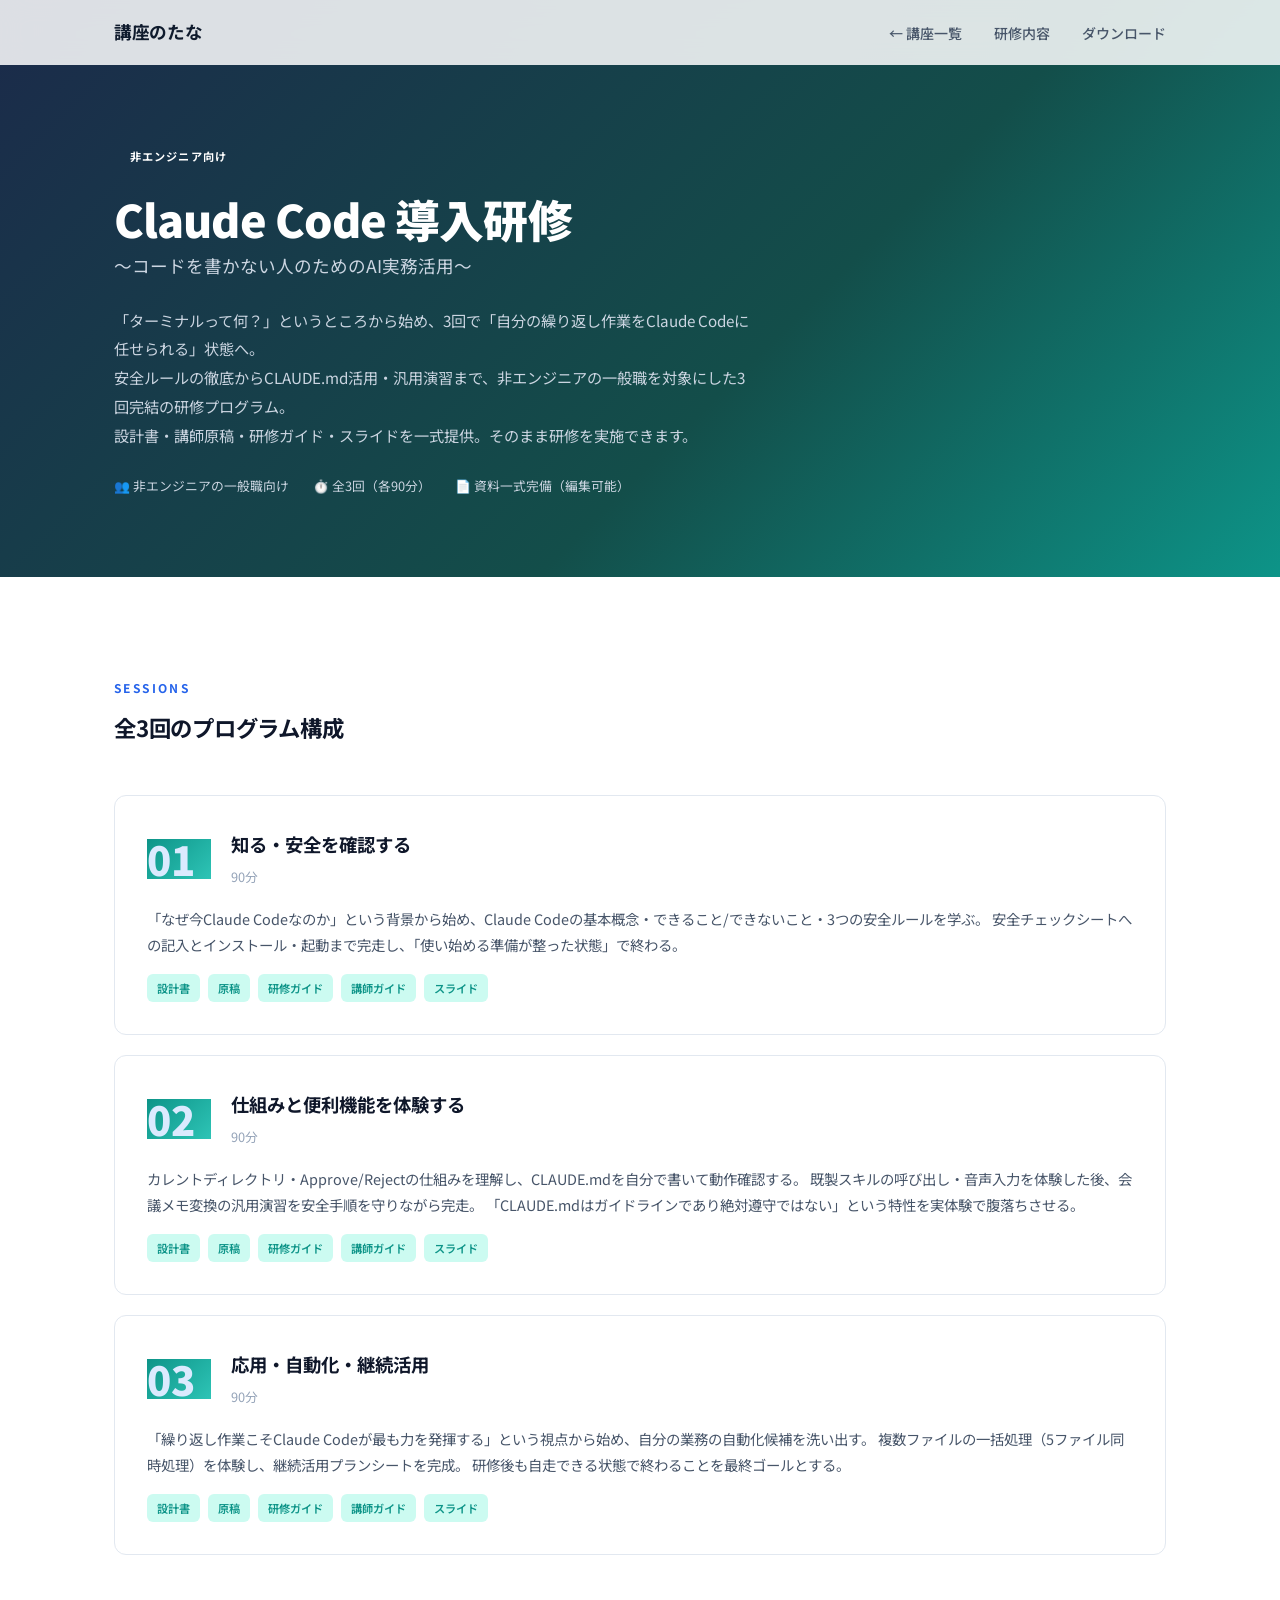
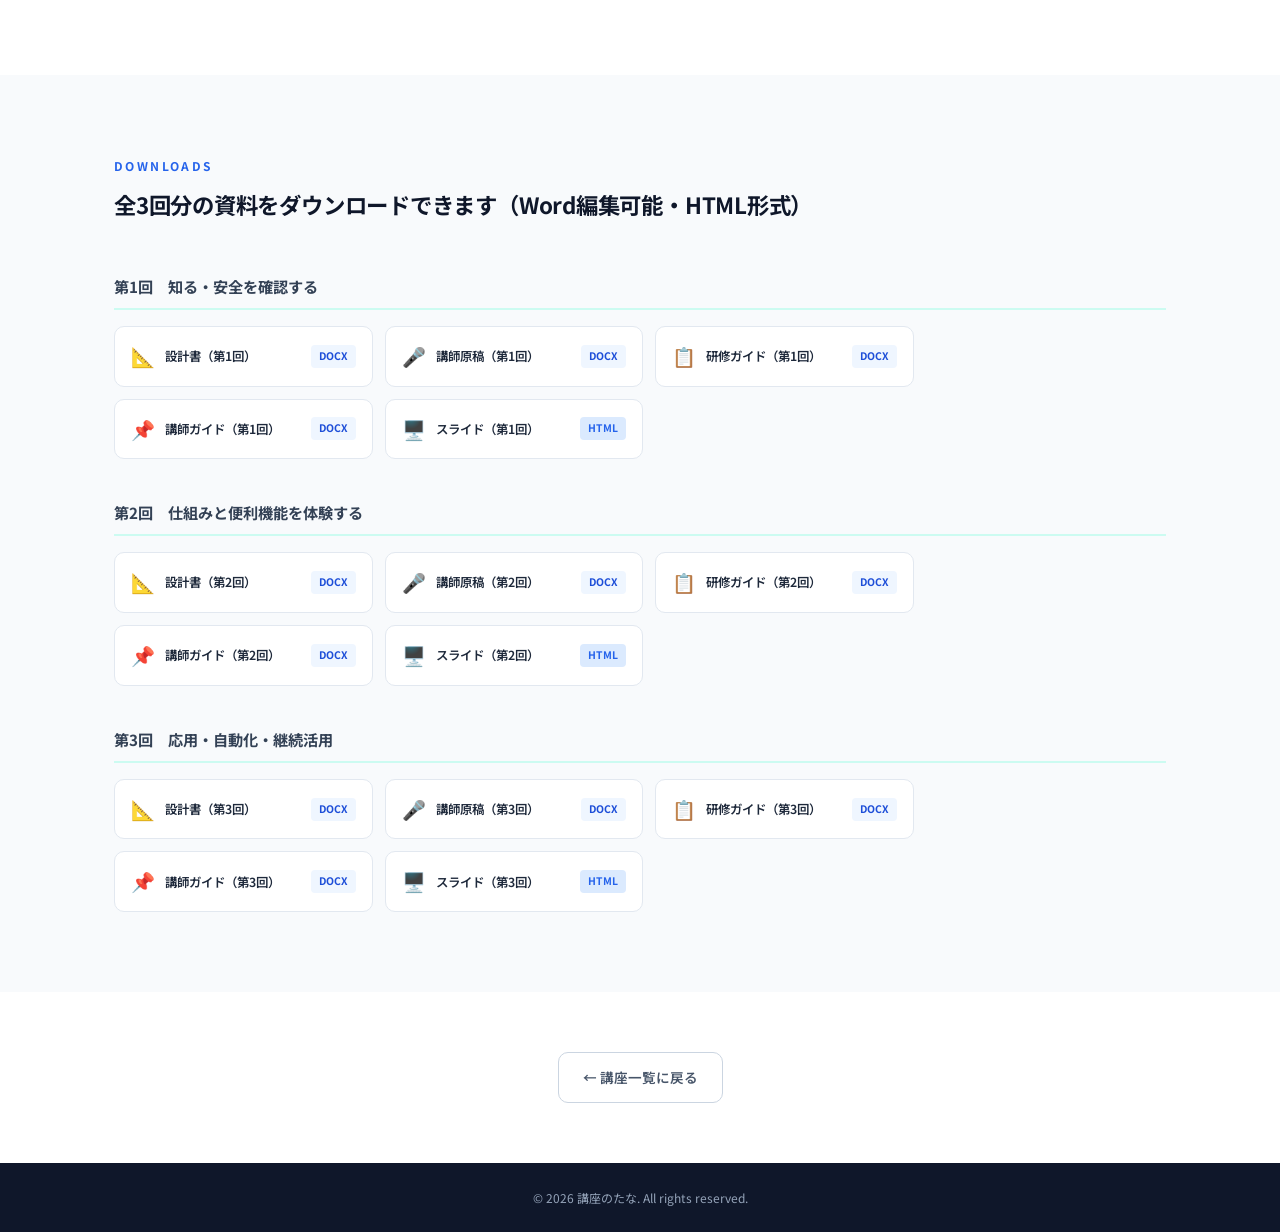
==== courses/claudecode.html @ a962dd83 "feat: Claude Code 導入研修をポートフォリオに追加 - courses/claudecode.html 新規作成（全3回セッション詳細・ダウンロード） - downloads/clau" ====
<!DOCTYPE html>
<html lang="ja">
<head>
  <meta charset="UTF-8">
  <meta name="viewport" content="width=device-width, initial-scale=1.0">
  <title>Claude Code 導入研修〜コードを書かない人のためのAI実務活用 | 講座のたな</title>
  <meta name="description" content="非エンジニア向けClaude Code導入研修の資料一式。設計書・講師原稿・研修ガイド・スライドをそのまま使えます。全3回90分。">
  <link rel="stylesheet" href="../css/style.css">
  <link rel="preconnect" href="https://fonts.googleapis.com">
  <link href="https://fonts.googleapis.com/css2?family=Noto+Sans+JP:wght@400;500;700;900&display=swap" rel="stylesheet">
</head>
<body>

  <!-- ========== HEADER ========== -->
  <header class="header">
    <div class="container">
      <nav class="nav">
        <div class="nav-logo"><a href="../index.html">講座のたな</a></div>
        <ul class="nav-links">
          <li><a href="../index.html#courses">← 講座一覧</a></li>
          <li><a href="#sessions">研修内容</a></li>
          <li><a href="#downloads">ダウンロード</a></li>
        </ul>
        <button class="nav-toggle" aria-label="メニュー">
          <span></span><span></span><span></span>
        </button>
      </nav>
    </div>
  </header>

  <!-- ========== COURSE HERO ========== -->
  <section class="course-hero course-hero-claudecode">
    <div class="container">
      <span class="course-hero-badge">非エンジニア向け</span>
      <h1 class="course-hero-title">Claude Code 導入研修</h1>
      <p class="course-hero-sub">〜コードを書かない人のためのAI実務活用〜</p>
      <p class="course-hero-description">
        「ターミナルって何？」というところから始め、3回で「自分の繰り返し作業をClaude Codeに任せられる」状態へ。<br>
        安全ルールの徹底からCLAUDE.md活用・汎用演習まで、非エンジニアの一般職を対象にした3回完結の研修プログラム。<br>
        設計書・講師原稿・研修ガイド・スライドを一式提供。そのまま研修を実施できます。
      </p>
      <div class="course-hero-meta">
        <span class="meta-item">👥 非エンジニアの一般職向け</span>
        <span class="meta-item">⏱️ 全3回（各90分）</span>
        <span class="meta-item">📄 資料一式完備（編集可能）</span>
      </div>
    </div>
  </section>

  <!-- ========== SESSIONS ========== -->
  <section id="sessions" class="detail-sessions">
    <div class="container">
      <h2 class="section-title">Sessions</h2>
      <p class="section-subtitle">全3回のプログラム構成</p>

      <div class="session-detail session-detail-claudecode">
        <div class="session-detail-header">
          <span class="session-detail-number session-detail-number-claudecode">01</span>
          <div>
            <h3>知る・安全を確認する</h3>
            <span class="session-detail-time">90分</span>
          </div>
        </div>
        <p class="session-detail-desc">
          「なぜ今Claude Codeなのか」という背景から始め、Claude Codeの基本概念・できること/できないこと・3つの安全ルールを学ぶ。
          安全チェックシートへの記入とインストール・起動まで完走し、「使い始める準備が整った状態」で終わる。
        </p>
        <div class="session-detail-files">
          <span class="file-tag file-tag-claudecode">設計書</span>
          <span class="file-tag file-tag-claudecode">原稿</span>
          <span class="file-tag file-tag-claudecode">研修ガイド</span>
          <span class="file-tag file-tag-claudecode">講師ガイド</span>
          <span class="file-tag file-tag-claudecode">スライド</span>
        </div>
      </div>

      <div class="session-detail session-detail-claudecode">
        <div class="session-detail-header">
          <span class="session-detail-number session-detail-number-claudecode">02</span>
          <div>
            <h3>仕組みと便利機能を体験する</h3>
            <span class="session-detail-time">90分</span>
          </div>
        </div>
        <p class="session-detail-desc">
          カレントディレクトリ・Approve/Rejectの仕組みを理解し、CLAUDE.mdを自分で書いて動作確認する。
          既製スキルの呼び出し・音声入力を体験した後、会議メモ変換の汎用演習を安全手順を守りながら完走。
          「CLAUDE.mdはガイドラインであり絶対遵守ではない」という特性を実体験で腹落ちさせる。
        </p>
        <div class="session-detail-files">
          <span class="file-tag file-tag-claudecode">設計書</span>
          <span class="file-tag file-tag-claudecode">原稿</span>
          <span class="file-tag file-tag-claudecode">研修ガイド</span>
          <span class="file-tag file-tag-claudecode">講師ガイド</span>
          <span class="file-tag file-tag-claudecode">スライド</span>
        </div>
      </div>

      <div class="session-detail session-detail-claudecode">
        <div class="session-detail-header">
          <span class="session-detail-number session-detail-number-claudecode">03</span>
          <div>
            <h3>応用・自動化・継続活用</h3>
            <span class="session-detail-time">90分</span>
          </div>
        </div>
        <p class="session-detail-desc">
          「繰り返し作業こそClaude Codeが最も力を発揮する」という視点から始め、自分の業務の自動化候補を洗い出す。
          複数ファイルの一括処理（5ファイル同時処理）を体験し、継続活用プランシートを完成。
          研修後も自走できる状態で終わることを最終ゴールとする。
        </p>
        <div class="session-detail-files">
          <span class="file-tag file-tag-claudecode">設計書</span>
          <span class="file-tag file-tag-claudecode">原稿</span>
          <span class="file-tag file-tag-claudecode">研修ガイド</span>
          <span class="file-tag file-tag-claudecode">講師ガイド</span>
          <span class="file-tag file-tag-claudecode">スライド</span>
        </div>
      </div>

    </div>
  </section>

  <!-- ========== DOWNLOADS ========== -->
  <section id="downloads" class="downloads-section">
    <div class="container">
      <h2 class="section-title">Downloads</h2>
      <p class="section-subtitle">全3回分の資料をダウンロードできます（Word編集可能・HTML形式）</p>

      <!-- 第1回 -->
      <h3 class="downloads-session-label">第1回　知る・安全を確認する</h3>
      <div class="download-grid download-grid-wide">
        <a href="../downloads/claudecode/design_session01.docx" class="download-item" download>
          <span class="download-icon">📐</span>
          <span class="download-name">設計書（第1回）</span>
          <span class="download-format download-format-docx">DOCX</span>
        </a>
        <a href="../downloads/claudecode/script_session01.docx" class="download-item" download>
          <span class="download-icon">🎤</span>
          <span class="download-name">講師原稿（第1回）</span>
          <span class="download-format download-format-docx">DOCX</span>
        </a>
        <a href="../downloads/claudecode/guide_session01.docx" class="download-item" download>
          <span class="download-icon">📋</span>
          <span class="download-name">研修ガイド（第1回）</span>
          <span class="download-format download-format-docx">DOCX</span>
        </a>
        <a href="../downloads/claudecode/instructor_guide_session01.docx" class="download-item" download>
          <span class="download-icon">📌</span>
          <span class="download-name">講師ガイド（第1回）</span>
          <span class="download-format download-format-docx">DOCX</span>
        </a>
        <a href="../downloads/claudecode/slide_session01.html" class="download-item" target="_blank">
          <span class="download-icon">🖥️</span>
          <span class="download-name">スライド（第1回）</span>
          <span class="download-format">HTML</span>
        </a>
      </div>

      <!-- 第2回 -->
      <h3 class="downloads-session-label">第2回　仕組みと便利機能を体験する</h3>
      <div class="download-grid download-grid-wide">
        <a href="../downloads/claudecode/design_session02.docx" class="download-item" download>
          <span class="download-icon">📐</span>
          <span class="download-name">設計書（第2回）</span>
          <span class="download-format download-format-docx">DOCX</span>
        </a>
        <a href="../downloads/claudecode/script_session02.docx" class="download-item" download>
          <span class="download-icon">🎤</span>
          <span class="download-name">講師原稿（第2回）</span>
          <span class="download-format download-format-docx">DOCX</span>
        </a>
        <a href="../downloads/claudecode/guide_session02.docx" class="download-item" download>
          <span class="download-icon">📋</span>
          <span class="download-name">研修ガイド（第2回）</span>
          <span class="download-format download-format-docx">DOCX</span>
        </a>
        <a href="../downloads/claudecode/instructor_guide_session02.docx" class="download-item" download>
          <span class="download-icon">📌</span>
          <span class="download-name">講師ガイド（第2回）</span>
          <span class="download-format download-format-docx">DOCX</span>
        </a>
        <a href="../downloads/claudecode/slide_session02.html" class="download-item" target="_blank">
          <span class="download-icon">🖥️</span>
          <span class="download-name">スライド（第2回）</span>
          <span class="download-format">HTML</span>
        </a>
      </div>

      <!-- 第3回 -->
      <h3 class="downloads-session-label">第3回　応用・自動化・継続活用</h3>
      <div class="download-grid download-grid-wide">
        <a href="../downloads/claudecode/design_session03.docx" class="download-item" download>
          <span class="download-icon">📐</span>
          <span class="download-name">設計書（第3回）</span>
          <span class="download-format download-format-docx">DOCX</span>
        </a>
        <a href="../downloads/claudecode/script_session03.docx" class="download-item" download>
          <span class="download-icon">🎤</span>
          <span class="download-name">講師原稿（第3回）</span>
          <span class="download-format download-format-docx">DOCX</span>
        </a>
        <a href="../downloads/claudecode/guide_session03.docx" class="download-item" download>
          <span class="download-icon">📋</span>
          <span class="download-name">研修ガイド（第3回）</span>
          <span class="download-format download-format-docx">DOCX</span>
        </a>
        <a href="../downloads/claudecode/instructor_guide_session03.docx" class="download-item" download>
          <span class="download-icon">📌</span>
          <span class="download-name">講師ガイド（第3回）</span>
          <span class="download-format download-format-docx">DOCX</span>
        </a>
        <a href="../downloads/claudecode/slide_session03.html" class="download-item" target="_blank">
          <span class="download-icon">🖥️</span>
          <span class="download-name">スライド（第3回）</span>
          <span class="download-format">HTML</span>
        </a>
      </div>

    </div>
  </section>

  <!-- ========== BACK ========== -->
  <section class="back-section">
    <div class="container">
      <a href="../index.html#courses" class="btn btn-outline-dark">← 講座一覧に戻る</a>
    </div>
  </section>

  <!-- ========== FOOTER ========== -->
  <footer class="footer">
    <div class="container">
      <p>&copy; 2026 講座のたな. All rights reserved.</p>
    </div>
  </footer>

  <script>
    const toggle = document.querySelector('.nav-toggle');
    const navLinks = document.querySelector('.nav-links');
    toggle.addEventListener('click', () => {
      navLinks.classList.toggle('open');
      toggle.classList.toggle('open');
    });

    document.querySelectorAll('a[href^="#"]').forEach(a => {
      a.addEventListener('click', e => {
        e.preventDefault();
        const target = document.querySelector(a.getAttribute('href'));
        if (target) {
          target.scrollIntoView({ behavior: 'smooth', block: 'start' });
          navLinks.classList.remove('open');
          toggle.classList.remove('open');
        }
      });
    });

    const header = document.querySelector('.header');
    window.addEventListener('scroll', () => {
      header.classList.toggle('scrolled', window.scrollY > 50);
    });

    const observer = new IntersectionObserver(entries => {
      entries.forEach(entry => {
        if (entry.isIntersecting) entry.target.classList.add('visible');
      });
    }, { threshold: 0.1 });
    document.querySelectorAll('.session-detail, .download-item').forEach(el => {
      el.classList.add('reveal');
      observer.observe(el);
    });
  </script>

</body>
</html>
---- css/style.css ----
/* ========== RESET & BASE ========== */
*, *::before, *::after {
  margin: 0;
  padding: 0;
  box-sizing: border-box;
}

:root {
  --navy: #0f1b2d;
  --navy-light: #1a2a42;
  --blue: #2563eb;
  --blue-light: #3b82f6;
  --blue-pale: #dbeafe;
  --green: #059669;
  --green-light: #34d399;
  --green-pale: #d1fae5;
  --orange: #f59e0b;
  --orange-pale: #fef3c7;
  --gray-50: #f8fafc;
  --gray-100: #f1f5f9;
  --gray-200: #e2e8f0;
  --gray-300: #cbd5e1;
  --gray-400: #94a3b8;
  --gray-600: #475569;
  --gray-700: #334155;
  --gray-800: #1e293b;
  --gray-900: #0f172a;
  --white: #ffffff;
  --radius: 12px;
  --radius-lg: 20px;
  --shadow: 0 1px 3px rgba(0,0,0,0.08), 0 4px 12px rgba(0,0,0,0.04);
  --shadow-lg: 0 4px 6px rgba(0,0,0,0.05), 0 10px 40px rgba(0,0,0,0.08);
  --shadow-xl: 0 8px 30px rgba(0,0,0,0.12);
  --transition: 0.3s cubic-bezier(0.4, 0, 0.2, 1);
}

html {
  scroll-behavior: smooth;
  scroll-padding-top: 80px;
}

body {
  font-family: 'Noto Sans JP', -apple-system, BlinkMacSystemFont, sans-serif;
  color: var(--gray-800);
  line-height: 1.8;
  background: var(--white);
  -webkit-font-smoothing: antialiased;
}

.container {
  max-width: 1100px;
  margin: 0 auto;
  padding: 0 24px;
}

img {
  max-width: 100%;
  height: auto;
  display: block;
}

a {
  text-decoration: none;
  color: inherit;
}

/* ========== HEADER ========== */
.header {
  position: fixed;
  top: 0;
  left: 0;
  right: 0;
  z-index: 100;
  background: rgba(255,255,255,0.85);
  backdrop-filter: blur(12px);
  -webkit-backdrop-filter: blur(12px);
  border-bottom: 1px solid transparent;
  transition: var(--transition);
}

.header.scrolled {
  border-bottom-color: var(--gray-200);
  box-shadow: 0 1px 8px rgba(0,0,0,0.04);
}

.nav {
  display: flex;
  align-items: center;
  justify-content: space-between;
  height: 64px;
}

.nav-logo {
  font-weight: 700;
  font-size: 1.1rem;
  color: var(--navy);
  letter-spacing: -0.02em;
}

.nav-links {
  display: flex;
  list-style: none;
  gap: 32px;
}

.nav-links a {
  font-size: 0.875rem;
  font-weight: 500;
  color: var(--gray-600);
  transition: color var(--transition);
}

.nav-links a:hover {
  color: var(--blue);
}

.nav-toggle {
  display: none;
  flex-direction: column;
  gap: 5px;
  background: none;
  border: none;
  cursor: pointer;
  padding: 4px;
}

.nav-toggle span {
  display: block;
  width: 22px;
  height: 2px;
  background: var(--gray-700);
  border-radius: 2px;
  transition: var(--transition);
}

.nav-toggle.open span:nth-child(1) {
  transform: rotate(45deg) translate(5px, 5px);
}
.nav-toggle.open span:nth-child(2) {
  opacity: 0;
}
.nav-toggle.open span:nth-child(3) {
  transform: rotate(-45deg) translate(5px, -5px);
}

/* ========== HERO ========== */
.hero {
  padding: 160px 0 100px;
  background: linear-gradient(135deg, var(--navy) 0%, var(--navy-light) 50%, #1e3a5f 100%);
  color: var(--white);
  position: relative;
  overflow: hidden;
}

.hero::before {
  content: '';
  position: absolute;
  top: -50%;
  right: -20%;
  width: 600px;
  height: 600px;
  background: radial-gradient(circle, rgba(37,99,235,0.15) 0%, transparent 70%);
  border-radius: 50%;
}

.hero::after {
  content: '';
  position: absolute;
  bottom: -30%;
  left: -10%;
  width: 400px;
  height: 400px;
  background: radial-gradient(circle, rgba(5,150,105,0.1) 0%, transparent 70%);
  border-radius: 50%;
}

.hero .container {
  position: relative;
  z-index: 1;
}

.hero-label {
  display: inline-block;
  font-size: 0.75rem;
  font-weight: 700;
  letter-spacing: 0.2em;
  text-transform: uppercase;
  color: var(--blue-light);
  margin-bottom: 20px;
  padding: 6px 16px;
  border: 1px solid rgba(59,130,246,0.3);
  border-radius: 100px;
}

.hero-title {
  font-size: clamp(2rem, 5vw, 3.5rem);
  font-weight: 900;
  line-height: 1.3;
  letter-spacing: -0.02em;
  margin-bottom: 24px;
}

.hero-subtitle {
  font-size: 1rem;
  line-height: 1.9;
  color: var(--gray-300);
  max-width: 560px;
  margin-bottom: 40px;
}

.hero-actions {
  display: flex;
  gap: 16px;
  margin-bottom: 60px;
}

.btn {
  display: inline-flex;
  align-items: center;
  padding: 14px 28px;
  font-size: 0.9rem;
  font-weight: 600;
  border-radius: 10px;
  transition: var(--transition);
  cursor: pointer;
  border: none;
}

.btn-primary {
  background: var(--blue);
  color: var(--white);
}

.btn-primary:hover {
  background: var(--blue-light);
  transform: translateY(-2px);
  box-shadow: 0 4px 20px rgba(37,99,235,0.4);
}

.btn-outline {
  background: transparent;
  color: var(--gray-300);
  border: 1px solid var(--gray-400);
}

.btn-outline:hover {
  border-color: var(--white);
  color: var(--white);
}

.hero-stats {
  display: flex;
  gap: 48px;
  padding-top: 40px;
  border-top: 1px solid rgba(255,255,255,0.1);
}

.stat-number {
  display: block;
  font-size: 2rem;
  font-weight: 900;
  color: var(--white);
}

.stat-label {
  font-size: 0.8rem;
  color: var(--gray-400);
}

/* ========== SECTION COMMON ========== */
.section-title {
  font-size: 0.75rem;
  font-weight: 700;
  letter-spacing: 0.2em;
  text-transform: uppercase;
  color: var(--blue);
  margin-bottom: 8px;
}

.section-subtitle {
  font-size: 1.4rem;
  font-weight: 700;
  color: var(--gray-900);
  margin-bottom: 48px;
  letter-spacing: -0.01em;
}

/* ========== ABOUT ========== */
.about {
  padding: 100px 0;
  background: var(--gray-50);
}

.about-grid {
  display: grid;
  grid-template-columns: repeat(3, 1fr);
  gap: 24px;
}

.about-card {
  background: var(--white);
  padding: 32px 28px;
  border-radius: var(--radius);
  border: 1px solid var(--gray-200);
  transition: var(--transition);
}

.about-card:hover {
  transform: translateY(-4px);
  box-shadow: var(--shadow-lg);
  border-color: var(--blue-pale);
}

.about-icon {
  font-size: 1.8rem;
  margin-bottom: 16px;
}

.about-card h3 {
  font-size: 1rem;
  font-weight: 700;
  margin-bottom: 8px;
  color: var(--gray-900);
}

.about-card p {
  font-size: 0.85rem;
  color: var(--gray-600);
  line-height: 1.7;
}

/* ========== COURSES ========== */
.courses {
  padding: 100px 0;
}

.course-grid {
  display: grid;
  grid-template-columns: repeat(2, 1fr);
  gap: 28px;
}

.course-card-link {
  text-decoration: none;
  color: inherit;
}

.course-card {
  background: var(--white);
  border-radius: var(--radius-lg);
  border: 1px solid var(--gray-200);
  overflow: hidden;
  margin-bottom: 0;
  transition: var(--transition);
}

.course-card:hover {
  box-shadow: var(--shadow-xl);
  transform: translateY(-4px);
}

/* Course card thumbnail */
.course-thumbnail {
  width: 100%;
  aspect-ratio: 16/9;
  overflow: hidden;
  background: var(--gray-100);
}

.course-thumbnail img {
  width: 100%;
  height: 100%;
  object-fit: cover;
}

.course-thumbnail-placeholder {
  width: 100%;
  height: 100%;
  display: flex;
  align-items: center;
  justify-content: center;
  background: linear-gradient(135deg, var(--green-pale) 0%, var(--gray-100) 100%);
  color: var(--gray-400);
  font-size: 0.9rem;
  font-weight: 600;
}

.course-card-body {
  padding: 24px 28px 28px;
}

.course-description-short {
  font-size: 0.85rem;
  color: var(--gray-600);
  line-height: 1.7;
  margin-bottom: 16px;
}

.course-cta {
  display: inline-block;
  font-size: 0.85rem;
  font-weight: 600;
  color: var(--blue);
  margin-top: 8px;
  transition: var(--transition);
}

.course-card:hover .course-cta {
  transform: translateX(4px);
}

.course-badge {
  display: inline-block;
  font-size: 0.7rem;
  font-weight: 700;
  letter-spacing: 0.1em;
  padding: 8px 20px;
  color: var(--white);
}

.course-corporate .course-badge {
  background: linear-gradient(135deg, var(--blue) 0%, #1d4ed8 100%);
}

.course-kids .course-badge {
  background: linear-gradient(135deg, var(--green) 0%, #047857 100%);
}

.course-header {
  padding: 32px 40px 24px;
}

.course-title {
  font-size: 1.5rem;
  font-weight: 900;
  color: var(--gray-900);
  margin-bottom: 12px;
  letter-spacing: -0.02em;
}

.course-title-sub {
  display: block;
  font-size: 0.95rem;
  font-weight: 500;
  color: var(--gray-600);
  margin-top: 4px;
}

.course-description {
  font-size: 0.9rem;
  color: var(--gray-600);
  line-height: 1.8;
  margin-bottom: 16px;
  max-width: 700px;
}

.course-meta {
  display: flex;
  gap: 24px;
  flex-wrap: wrap;
}

.meta-item {
  font-size: 0.8rem;
  color: var(--gray-600);
}

/* Course preview image */
.course-preview {
  padding: 0 40px 24px;
  text-align: center;
}

.course-preview img {
  width: 100%;
  max-width: 640px;
  border-radius: var(--radius);
  border: 1px solid var(--gray-200);
  box-shadow: var(--shadow);
  margin: 0 auto;
}

.preview-caption {
  display: block;
  font-size: 0.75rem;
  color: var(--gray-400);
  margin-top: 8px;
}

/* Sessions */
.session-list {
  padding: 0 40px;
}

.session {
  display: flex;
  gap: 24px;
  padding: 24px 0;
  border-top: 1px solid var(--gray-100);
}

.session-number {
  font-size: 1.8rem;
  font-weight: 900;
  color: var(--gray-200);
  min-width: 48px;
  line-height: 1;
  padding-top: 4px;
}

.course-corporate .session-number {
  color: var(--blue-pale);
}

.course-kids .session-number {
  color: var(--green-pale);
}

.session-content h4 {
  font-size: 1rem;
  font-weight: 700;
  color: var(--gray-900);
  margin-bottom: 6px;
}

.session-content p {
  font-size: 0.85rem;
  color: var(--gray-600);
  margin-bottom: 12px;
}

.session-files {
  display: flex;
  gap: 8px;
  flex-wrap: wrap;
}

.file-tag {
  font-size: 0.7rem;
  font-weight: 600;
  padding: 4px 10px;
  border-radius: 6px;
  background: var(--gray-100);
  color: var(--gray-600);
}

.course-corporate .file-tag {
  background: var(--blue-pale);
  color: var(--blue);
}

.course-kids .file-tag {
  background: var(--green-pale);
  color: var(--green);
}

/* Downloads */
.course-downloads {
  padding: 28px 40px 36px;
  background: var(--gray-50);
  border-top: 1px solid var(--gray-100);
}

.downloads-title {
  font-size: 0.9rem;
  font-weight: 700;
  color: var(--gray-800);
  margin-bottom: 16px;
}

.download-grid {
  display: grid;
  grid-template-columns: repeat(auto-fill, minmax(200px, 1fr));
  gap: 12px;
}

.download-item {
  display: flex;
  align-items: center;
  gap: 10px;
  padding: 12px 16px;
  background: var(--white);
  border: 1px solid var(--gray-200);
  border-radius: 10px;
  transition: var(--transition);
  cursor: pointer;
}

.download-item:hover {
  border-color: var(--blue);
  box-shadow: 0 2px 8px rgba(37,99,235,0.1);
  transform: translateY(-1px);
}

.download-icon {
  font-size: 1.2rem;
}

.download-name {
  font-size: 0.78rem;
  font-weight: 600;
  color: var(--gray-800);
  flex: 1;
}

.download-format {
  font-size: 0.65rem;
  font-weight: 700;
  color: var(--blue);
  background: var(--blue-pale);
  padding: 2px 8px;
  border-radius: 4px;
}

/* ========== GALLERY ========== */
.gallery {
  padding: 100px 0;
  background: var(--gray-50);
}

.gallery-grid {
  display: grid;
  grid-template-columns: repeat(2, 1fr);
  gap: 20px;
}

.gallery-item {
  border-radius: var(--radius);
  overflow: hidden;
  background: var(--white);
  border: 1px solid var(--gray-200);
  transition: var(--transition);
  cursor: pointer;
}

.gallery-item:hover {
  box-shadow: var(--shadow-lg);
  transform: translateY(-4px);
}

.gallery-item img {
  width: 100%;
  aspect-ratio: 16/10;
  object-fit: cover;
  object-position: top left;
}

.gallery-item-wide {
  grid-column: span 1;
}

.gallery-caption {
  padding: 12px 16px;
  font-size: 0.8rem;
  font-weight: 600;
  color: var(--gray-700);
}

/* ========== PROCESS ========== */
.process {
  padding: 100px 0;
}

.process-steps {
  display: flex;
  align-items: flex-start;
  justify-content: center;
  gap: 16px;
}

.process-step {
  text-align: center;
  max-width: 260px;
  padding: 32px 24px;
  background: var(--gray-50);
  border-radius: var(--radius);
  border: 1px solid var(--gray-200);
}

.step-number {
  display: inline-flex;
  align-items: center;
  justify-content: center;
  width: 48px;
  height: 48px;
  font-size: 1.2rem;
  font-weight: 900;
  color: var(--white);
  background: var(--blue);
  border-radius: 14px;
  margin-bottom: 16px;
}

.process-step h4 {
  font-size: 0.95rem;
  font-weight: 700;
  color: var(--gray-900);
  margin-bottom: 8px;
}

.process-step p {
  font-size: 0.82rem;
  color: var(--gray-600);
  line-height: 1.7;
}

.process-arrow {
  font-size: 1.5rem;
  color: var(--gray-300);
  padding-top: 48px;
  font-weight: 300;
}

/* ========== CONTACT ========== */
.contact {
  padding: 100px 0;
  background: var(--navy);
  color: var(--white);
}

.contact .section-title {
  color: var(--blue-light);
}

.contact .section-subtitle {
  color: var(--gray-300);
}

.contact-links {
  display: flex;
  gap: 20px;
  justify-content: center;
}

.contact-card {
  display: flex;
  flex-direction: column;
  align-items: center;
  gap: 8px;
  padding: 32px 48px;
  background: var(--navy-light);
  border: 1px solid rgba(255,255,255,0.08);
  border-radius: var(--radius);
  transition: var(--transition);
  text-align: center;
}

.contact-card:hover {
  background: rgba(255,255,255,0.06);
  transform: translateY(-4px);
  border-color: rgba(255,255,255,0.15);
}

.contact-icon {
  font-size: 1.8rem;
}

.contact-name {
  font-size: 1rem;
  font-weight: 700;
}

.contact-desc {
  font-size: 0.75rem;
  color: var(--gray-400);
}

/* ========== FOOTER ========== */
.footer {
  padding: 24px 0;
  background: var(--gray-900);
  text-align: center;
}

.footer p {
  font-size: 0.75rem;
  color: var(--gray-400);
}

/* ========== LIGHTBOX ========== */
.lightbox {
  position: fixed;
  inset: 0;
  z-index: 200;
  background: rgba(0,0,0,0.9);
  display: flex;
  align-items: center;
  justify-content: center;
  opacity: 0;
  pointer-events: none;
  transition: opacity 0.3s;
}

.lightbox.active {
  opacity: 1;
  pointer-events: auto;
}

.lightbox-img {
  max-width: 90vw;
  max-height: 90vh;
  border-radius: 8px;
  box-shadow: 0 0 60px rgba(0,0,0,0.5);
}

.lightbox-close {
  position: absolute;
  top: 20px;
  right: 28px;
  font-size: 2rem;
  color: var(--white);
  background: none;
  border: none;
  cursor: pointer;
  opacity: 0.7;
  transition: opacity 0.2s;
}

.lightbox-close:hover {
  opacity: 1;
}

/* ========== SCROLL REVEAL ========== */
.reveal {
  opacity: 0;
  transform: translateY(24px);
  transition: opacity 0.6s ease, transform 0.6s ease;
}

.reveal.visible {
  opacity: 1;
  transform: translateY(0);
}

/* ========== COURSE DETAIL PAGES ========== */
.course-hero {
  padding: 140px 0 80px;
  color: var(--white);
  position: relative;
}

.course-hero-corporate {
  background: linear-gradient(135deg, var(--navy) 0%, #1e3a5f 100%);
}

.course-hero-kids {
  background: linear-gradient(135deg, #064e3b 0%, #065f46 50%, #047857 100%);
}

.course-hero-badge {
  display: inline-block;
  font-size: 0.7rem;
  font-weight: 700;
  letter-spacing: 0.1em;
  padding: 6px 16px;
  border-radius: 100px;
  margin-bottom: 20px;
}

.course-hero-corporate .course-hero-badge {
  background: var(--blue);
}

.course-hero-kids .course-hero-badge {
  background: var(--green);
}

.course-hero-title {
  font-size: clamp(1.8rem, 4vw, 2.8rem);
  font-weight: 900;
  line-height: 1.2;
  letter-spacing: -0.02em;
  margin-bottom: 4px;
}

.course-hero-sub {
  font-size: 1.1rem;
  color: var(--gray-300);
  margin-bottom: 24px;
}

.course-hero-description {
  font-size: 0.95rem;
  line-height: 1.9;
  color: var(--gray-300);
  max-width: 640px;
  margin-bottom: 24px;
}

.course-hero-meta {
  display: flex;
  gap: 24px;
  flex-wrap: wrap;
}

.course-hero-meta .meta-item {
  color: var(--gray-300);
}

/* Session detail */
.detail-sessions {
  padding: 100px 0;
}

.session-detail {
  padding: 32px;
  margin-bottom: 20px;
  background: var(--white);
  border: 1px solid var(--gray-200);
  border-radius: var(--radius);
  transition: var(--transition);
}

.session-detail:hover {
  box-shadow: var(--shadow-lg);
}

.session-detail-header {
  display: flex;
  align-items: center;
  gap: 20px;
  margin-bottom: 16px;
}

.session-detail-number {
  font-size: 2.5rem;
  font-weight: 900;
  color: var(--blue-pale);
  line-height: 1;
  min-width: 64px;
}

.session-detail-number-kids {
  color: var(--green-pale);
}

.session-detail-header h3 {
  font-size: 1.15rem;
  font-weight: 700;
  color: var(--gray-900);
}

.session-detail-time {
  font-size: 0.8rem;
  color: var(--gray-400);
}

.session-detail-desc {
  font-size: 0.9rem;
  color: var(--gray-600);
  line-height: 1.8;
  margin-bottom: 16px;
}

.session-detail-files {
  display: flex;
  gap: 8px;
  flex-wrap: wrap;
}

.file-tag-kids {
  background: var(--green-pale) !important;
  color: var(--green) !important;
}

/* Downloads section (detail page) */
.downloads-section {
  padding: 80px 0;
  background: var(--gray-50);
}

.download-grid-wide {
  max-width: 800px;
}

.downloads-notice {
  font-size: 0.9rem;
  color: var(--gray-400);
  text-align: center;
  padding: 40px 0;
}

/* Back section */
.back-section {
  padding: 60px 0;
  text-align: center;
}

.btn-outline-dark {
  display: inline-flex;
  align-items: center;
  padding: 12px 24px;
  font-size: 0.85rem;
  font-weight: 600;
  color: var(--gray-600);
  border: 1px solid var(--gray-300);
  border-radius: 10px;
  transition: var(--transition);
}

.btn-outline-dark:hover {
  border-color: var(--gray-800);
  color: var(--gray-800);
}

.nav-logo a {
  text-decoration: none;
  color: inherit;
}

/* ========== RESPONSIVE ========== */
.sp-only {
  display: none;
}

@media (max-width: 768px) {
  .sp-only {
    display: inline;
  }

  .nav-toggle {
    display: flex;
  }

  .nav-links {
    position: fixed;
    top: 64px;
    left: 0;
    right: 0;
    background: var(--white);
    flex-direction: column;
    padding: 24px;
    gap: 20px;
    border-bottom: 1px solid var(--gray-200);
    transform: translateY(-100%);
    opacity: 0;
    pointer-events: none;
    transition: var(--transition);
  }

  .nav-links.open {
    transform: translateY(0);
    opacity: 1;
    pointer-events: auto;
  }

  .hero {
    padding: 120px 0 64px;
  }

  .hero-title {
    font-size: 1.8rem;
  }

  .hero-actions {
    flex-direction: column;
    margin-bottom: 40px;
  }

  .btn {
    text-align: center;
    justify-content: center;
  }

  .hero-stats {
    gap: 32px;
  }

  .about-grid {
    grid-template-columns: 1fr 1fr;
  }

  .course-grid {
    grid-template-columns: 1fr;
  }

  .course-header {
    padding: 24px 20px 16px;
  }

  .course-hero-meta {
    flex-direction: column;
    gap: 8px;
  }

  .session-detail {
    padding: 20px;
  }

  .session-detail-number {
    font-size: 2rem;
    min-width: 48px;
  }

  .session-list {
    padding: 0 20px;
  }

  .session {
    gap: 16px;
  }

  .course-downloads {
    padding: 20px;
  }

  .download-grid {
    grid-template-columns: 1fr;
  }

  .gallery-grid {
    grid-template-columns: 1fr;
  }

  .gallery-item-wide {
    grid-column: span 1;
  }

  .process-steps {
    flex-direction: column;
    align-items: center;
  }

  .process-arrow {
    transform: rotate(90deg);
    padding: 0;
  }

  .contact-links {
    flex-direction: column;
  }

  .contact-card {
    padding: 24px;
  }

  .course-meta {
    flex-direction: column;
    gap: 8px;
  }

  .section-subtitle {
    font-size: 1.15rem;
  }
}

@media (max-width: 480px) {
  .about-grid {
    grid-template-columns: 1fr;
  }

  .hero-stats {
    flex-direction: column;
    gap: 16px;
  }
}

/* ========== CLAUDE CODE 研修テーマ ========== */
:root {
  --teal: #2EC4B6;
  --teal-dark: #0D9488;
  --teal-pale: #CCFBF1;
  --teal-bg: #F0FDFA;
}

/* カードバッジ */
.course-claudecode .course-badge {
  background: linear-gradient(135deg, var(--teal-dark) 0%, var(--teal) 100%);
}

/* サムネイルプレースホルダー */
.course-thumbnail-claudecode {
  background: linear-gradient(135deg, #1B2A4A 0%, #0D9488 100%);
  color: rgba(255,255,255,0.85);
  font-size: 0.85rem;
  font-weight: 700;
  letter-spacing: 0.02em;
}

/* グリッド3列対応 */
.course-grid-3 {
  grid-template-columns: repeat(auto-fill, minmax(300px, 1fr));
}

/* コースヒーロー */
.course-hero-claudecode {
  background: linear-gradient(135deg, #1B2A4A 0%, #134E4A 60%, #0D9488 100%);
}

/* セッション番号 */
.session-detail-number-claudecode {
  background: linear-gradient(135deg, var(--teal-dark) 0%, var(--teal) 100%);
}

/* ファイルタグ */
.file-tag-claudecode {
  background: var(--teal-pale);
  color: var(--teal-dark);
}

/* ダウンロードセクション セッション見出し */
.downloads-session-label {
  font-size: 0.95rem;
  font-weight: 700;
  color: var(--gray-700);
  margin: 2.5rem 0 1rem;
  padding-bottom: 0.5rem;
  border-bottom: 2px solid var(--teal-pale);
}

/* DOCX フォーマットバッジ */
.download-format-docx {
  background: #EFF6FF;
  color: #1D4ED8;
}
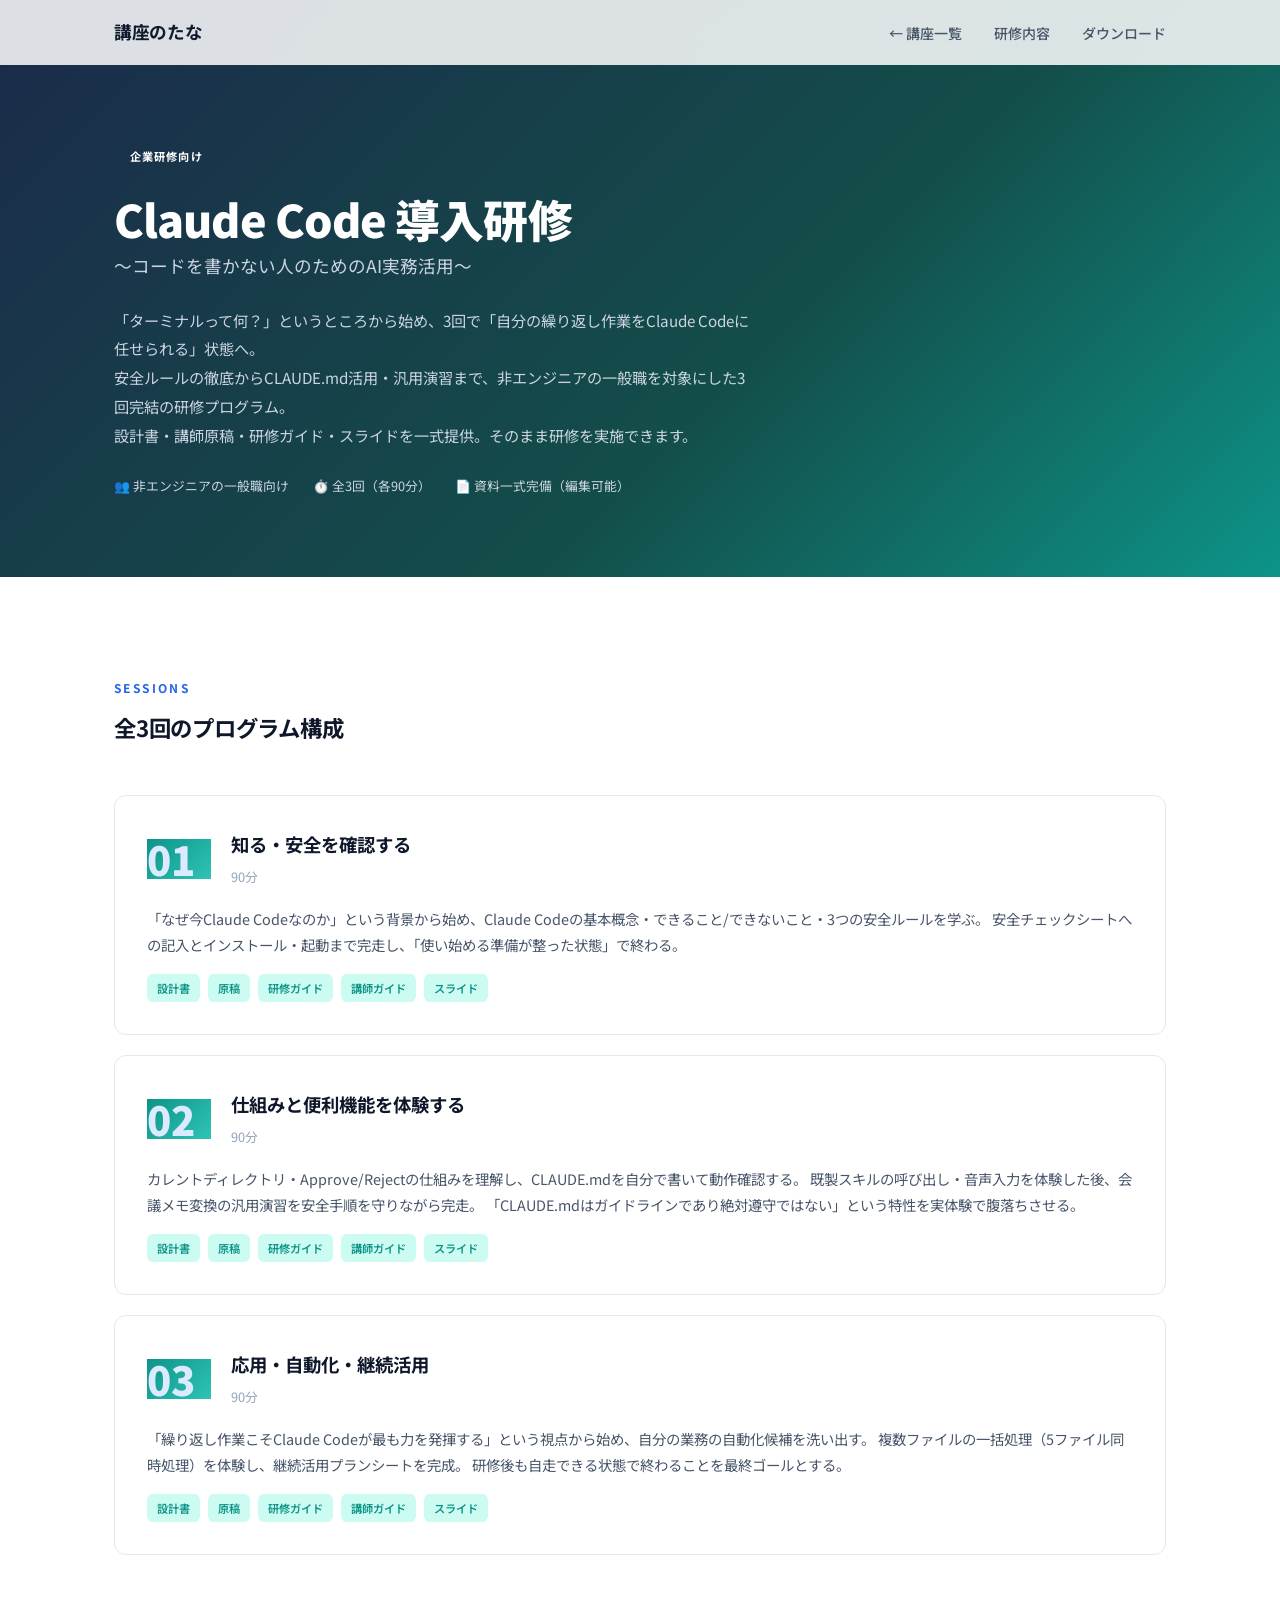
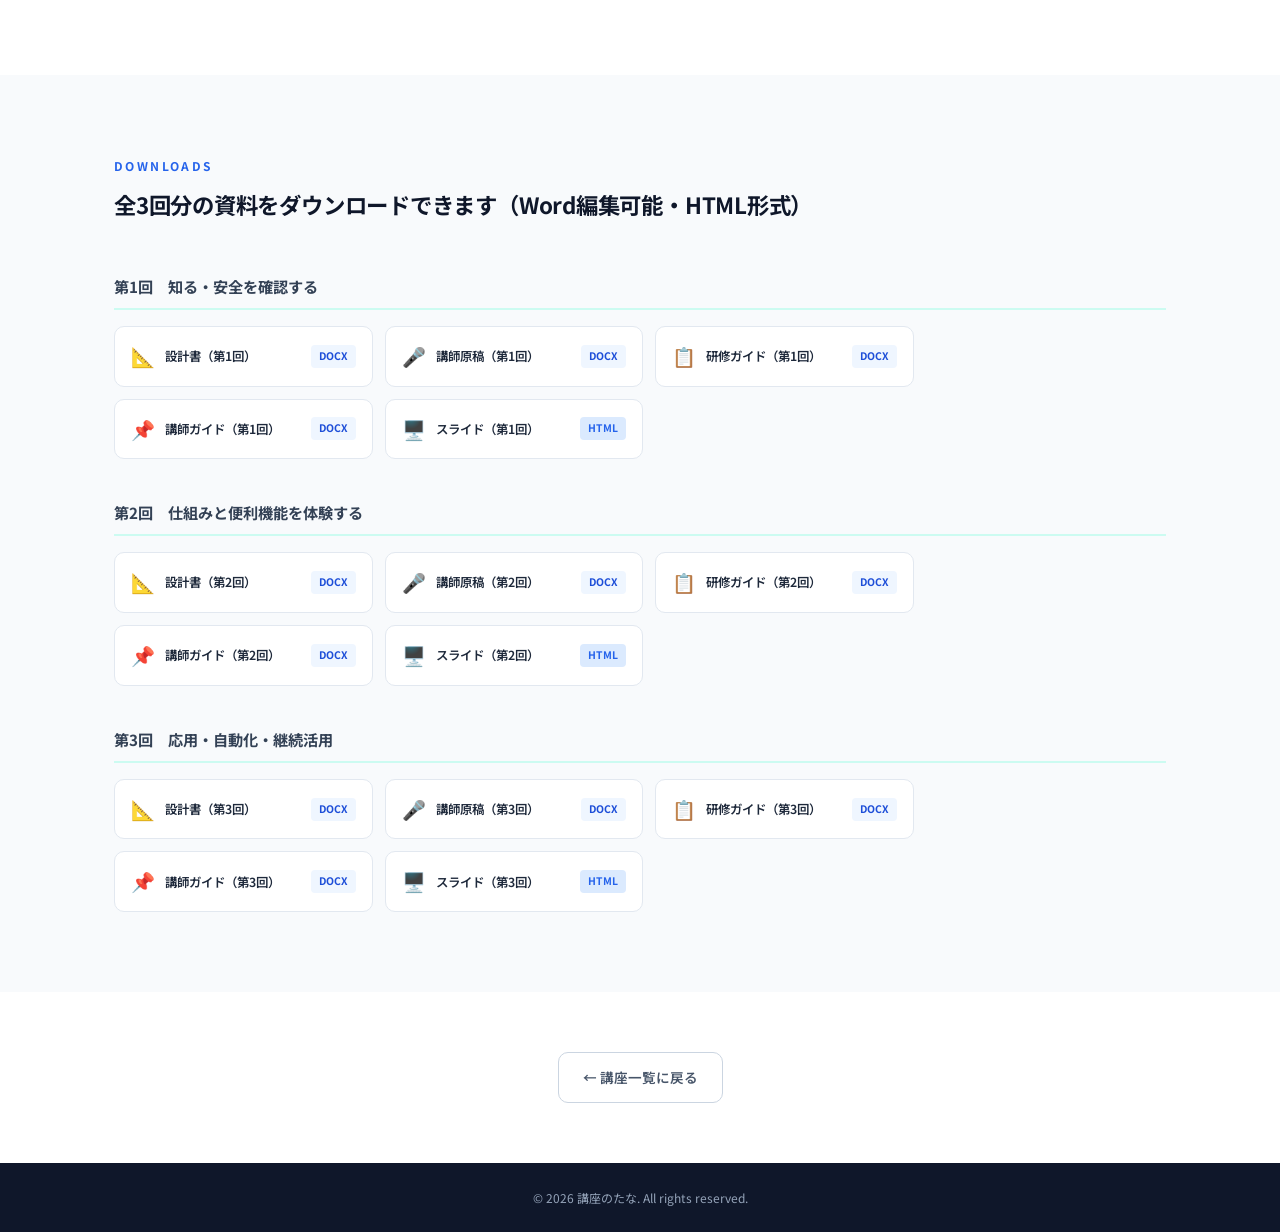
==== commit 39040f7d: "fix: Claude Code研修バッジを「企業研修向け」に変更 Co-Authored-By: Claude Sonnet 4.6 <noreply@anthropic.com>" ====
--- a/courses/claudecode.html
+++ b/courses/claudecode.html
@@ -4,7 +4,7 @@
   <meta charset="UTF-8">
   <meta name="viewport" content="width=device-width, initial-scale=1.0">
   <title>Claude Code 導入研修〜コードを書かない人のためのAI実務活用 | 講座のたな</title>
-  <meta name="description" content="非エンジニア向けClaude Code導入研修の資料一式。設計書・講師原稿・研修ガイド・スライドをそのまま使えます。全3回90分。">
+  <meta name="description" content="企業研修向けClaude Code導入研修の資料一式。設計書・講師原稿・研修ガイド・スライドをそのまま使えます。全3回90分。">
   <link rel="stylesheet" href="../css/style.css">
   <link rel="preconnect" href="https://fonts.googleapis.com">
   <link href="https://fonts.googleapis.com/css2?family=Noto+Sans+JP:wght@400;500;700;900&display=swap" rel="stylesheet">
@@ -31,7 +31,7 @@
   <!-- ========== COURSE HERO ========== -->
   <section class="course-hero course-hero-claudecode">
     <div class="container">
-      <span class="course-hero-badge">非エンジニア向け</span>
+      <span class="course-hero-badge">企業研修向け</span>
       <h1 class="course-hero-title">Claude Code 導入研修</h1>
       <p class="course-hero-sub">〜コードを書かない人のためのAI実務活用〜</p>
       <p class="course-hero-description">
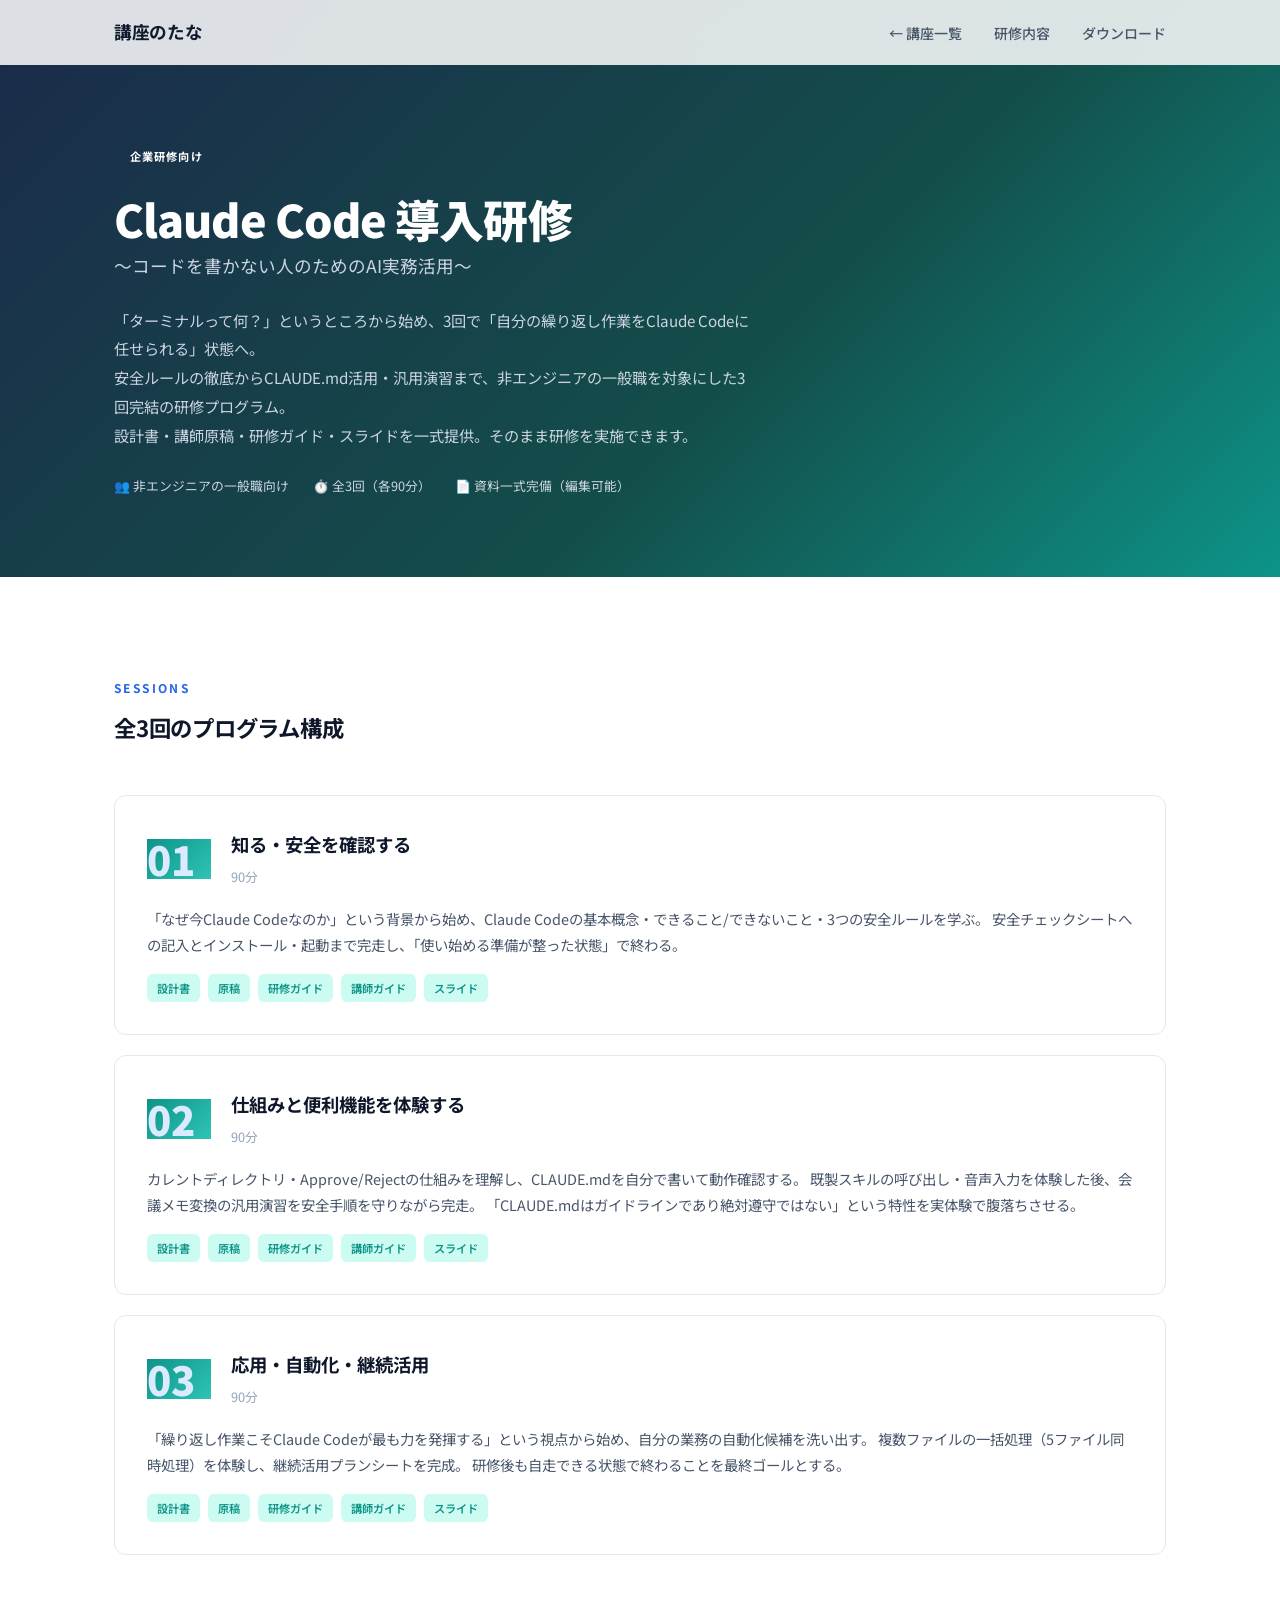
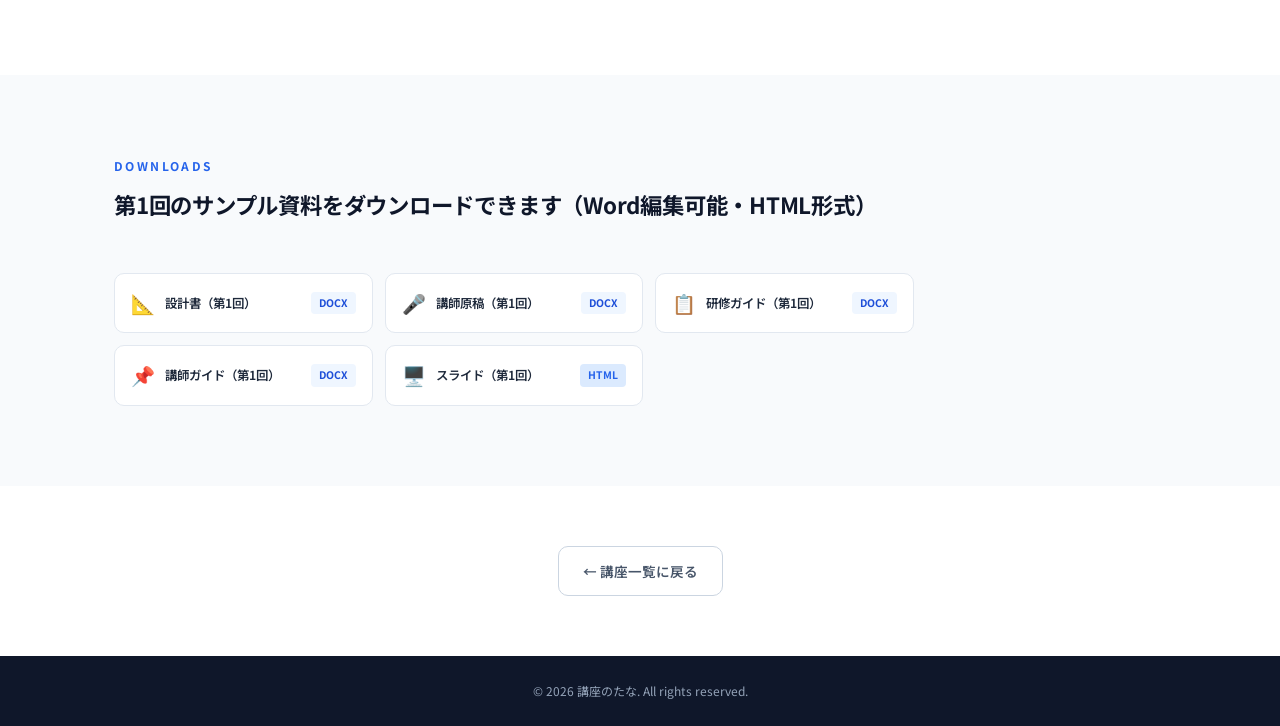
==== commit 094b11e7: "fix: ダウンロードを第1回サンプルのみに絞る Co-Authored-By: Claude Sonnet 4.6 <noreply@anthropic.com>" ====
--- a/courses/claudecode.html
+++ b/courses/claudecode.html
@@ -125,10 +125,8 @@
   <section id="downloads" class="downloads-section">
     <div class="container">
       <h2 class="section-title">Downloads</h2>
-      <p class="section-subtitle">全3回分の資料をダウンロードできます（Word編集可能・HTML形式）</p>
-
-      <!-- 第1回 -->
-      <h3 class="downloads-session-label">第1回　知る・安全を確認する</h3>
+      <p class="section-subtitle">第1回のサンプル資料をダウンロードできます（Word編集可能・HTML形式）</p>
+
       <div class="download-grid download-grid-wide">
         <a href="../downloads/claudecode/design_session01.docx" class="download-item" download>
           <span class="download-icon">📐</span>
@@ -153,66 +151,6 @@
         <a href="../downloads/claudecode/slide_session01.html" class="download-item" target="_blank">
           <span class="download-icon">🖥️</span>
           <span class="download-name">スライド（第1回）</span>
-          <span class="download-format">HTML</span>
-        </a>
-      </div>
-
-      <!-- 第2回 -->
-      <h3 class="downloads-session-label">第2回　仕組みと便利機能を体験する</h3>
-      <div class="download-grid download-grid-wide">
-        <a href="../downloads/claudecode/design_session02.docx" class="download-item" download>
-          <span class="download-icon">📐</span>
-          <span class="download-name">設計書（第2回）</span>
-          <span class="download-format download-format-docx">DOCX</span>
-        </a>
-        <a href="../downloads/claudecode/script_session02.docx" class="download-item" download>
-          <span class="download-icon">🎤</span>
-          <span class="download-name">講師原稿（第2回）</span>
-          <span class="download-format download-format-docx">DOCX</span>
-        </a>
-        <a href="../downloads/claudecode/guide_session02.docx" class="download-item" download>
-          <span class="download-icon">📋</span>
-          <span class="download-name">研修ガイド（第2回）</span>
-          <span class="download-format download-format-docx">DOCX</span>
-        </a>
-        <a href="../downloads/claudecode/instructor_guide_session02.docx" class="download-item" download>
-          <span class="download-icon">📌</span>
-          <span class="download-name">講師ガイド（第2回）</span>
-          <span class="download-format download-format-docx">DOCX</span>
-        </a>
-        <a href="../downloads/claudecode/slide_session02.html" class="download-item" target="_blank">
-          <span class="download-icon">🖥️</span>
-          <span class="download-name">スライド（第2回）</span>
-          <span class="download-format">HTML</span>
-        </a>
-      </div>
-
-      <!-- 第3回 -->
-      <h3 class="downloads-session-label">第3回　応用・自動化・継続活用</h3>
-      <div class="download-grid download-grid-wide">
-        <a href="../downloads/claudecode/design_session03.docx" class="download-item" download>
-          <span class="download-icon">📐</span>
-          <span class="download-name">設計書（第3回）</span>
-          <span class="download-format download-format-docx">DOCX</span>
-        </a>
-        <a href="../downloads/claudecode/script_session03.docx" class="download-item" download>
-          <span class="download-icon">🎤</span>
-          <span class="download-name">講師原稿（第3回）</span>
-          <span class="download-format download-format-docx">DOCX</span>
-        </a>
-        <a href="../downloads/claudecode/guide_session03.docx" class="download-item" download>
-          <span class="download-icon">📋</span>
-          <span class="download-name">研修ガイド（第3回）</span>
-          <span class="download-format download-format-docx">DOCX</span>
-        </a>
-        <a href="../downloads/claudecode/instructor_guide_session03.docx" class="download-item" download>
-          <span class="download-icon">📌</span>
-          <span class="download-name">講師ガイド（第3回）</span>
-          <span class="download-format download-format-docx">DOCX</span>
-        </a>
-        <a href="../downloads/claudecode/slide_session03.html" class="download-item" target="_blank">
-          <span class="download-icon">🖥️</span>
-          <span class="download-name">スライド（第3回）</span>
           <span class="download-format">HTML</span>
         </a>
       </div>
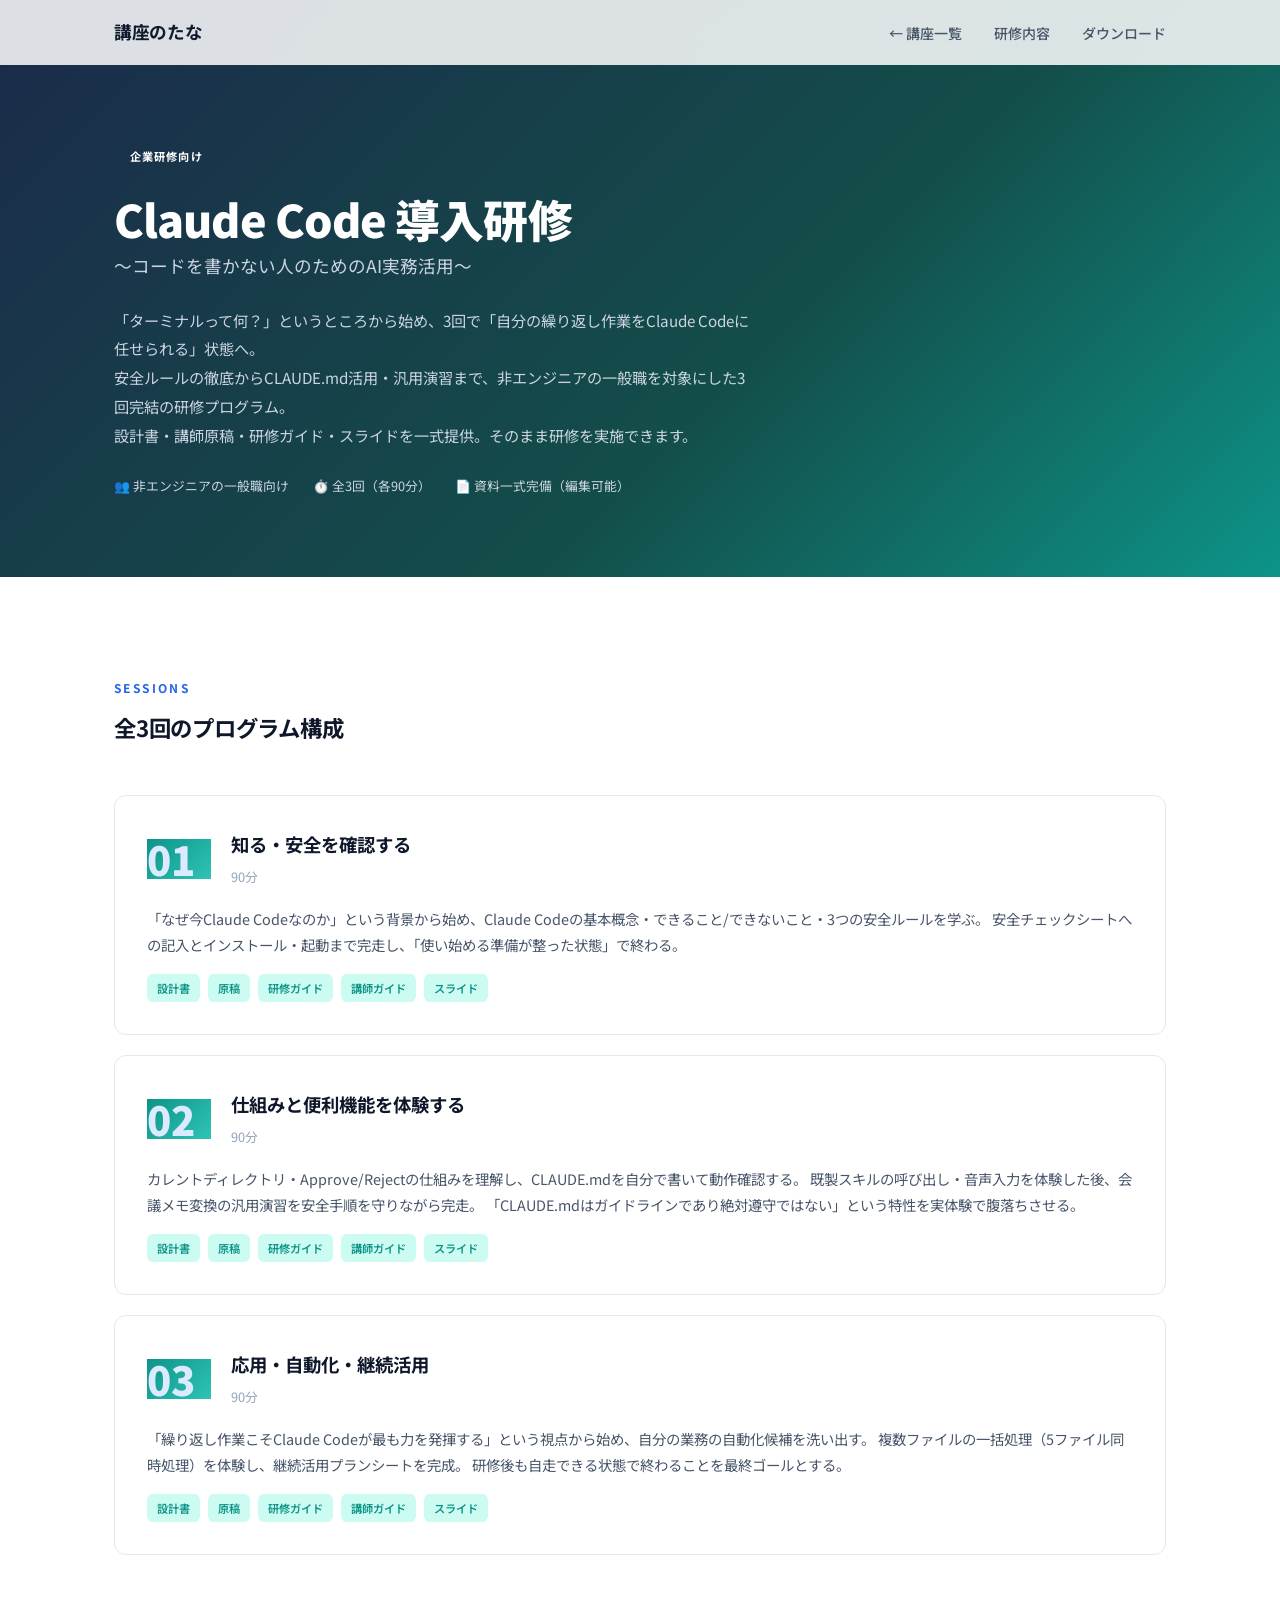
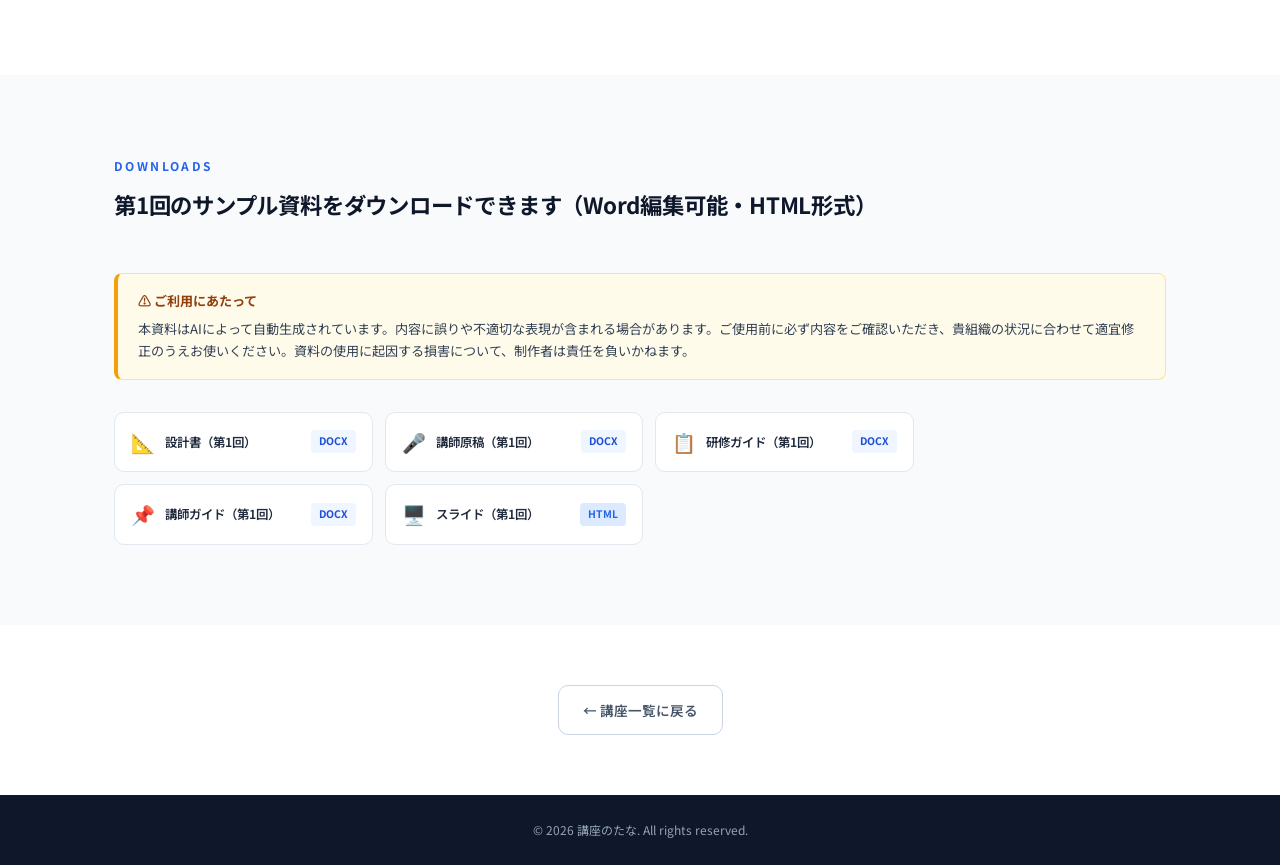
==== commit 232a1d17: "feat: 全コースページにAI生成資料の免責注記を追加 Co-Authored-By: Claude Sonnet 4.6 <noreply@anthropic.com>" ====
--- a/courses/claudecode.html
+++ b/courses/claudecode.html
@@ -127,6 +127,11 @@
       <h2 class="section-title">Downloads</h2>
       <p class="section-subtitle">第1回のサンプル資料をダウンロードできます（Word編集可能・HTML形式）</p>
 
+      <div class="disclaimer">
+        <p class="disclaimer-title">⚠️ ご利用にあたって</p>
+        <p>本資料はAIによって自動生成されています。内容に誤りや不適切な表現が含まれる場合があります。ご使用前に必ず内容をご確認いただき、貴組織の状況に合わせて適宜修正のうえお使いください。資料の使用に起因する損害について、制作者は責任を負いかねます。</p>
+      </div>
+
       <div class="download-grid download-grid-wide">
         <a href="../downloads/claudecode/design_session01.docx" class="download-item" download>
           <span class="download-icon">📐</span>
--- a/css/style.css
+++ b/css/style.css
@@ -1155,6 +1155,25 @@
   }
 }
 
+/* ========== DISCLAIMER ========== */
+.disclaimer {
+  background: #FFFBEB;
+  border: 1px solid #FDE68A;
+  border-left: 4px solid #F59E0B;
+  border-radius: 8px;
+  padding: 16px 20px;
+  margin: 1.5rem 0 2rem;
+  font-size: 0.82rem;
+  color: var(--gray-700);
+  line-height: 1.7;
+}
+
+.disclaimer-title {
+  font-weight: 700;
+  margin-bottom: 6px;
+  color: #92400E;
+}
+
 /* ========== CLAUDE CODE 研修テーマ ========== */
 :root {
   --teal: #2EC4B6;
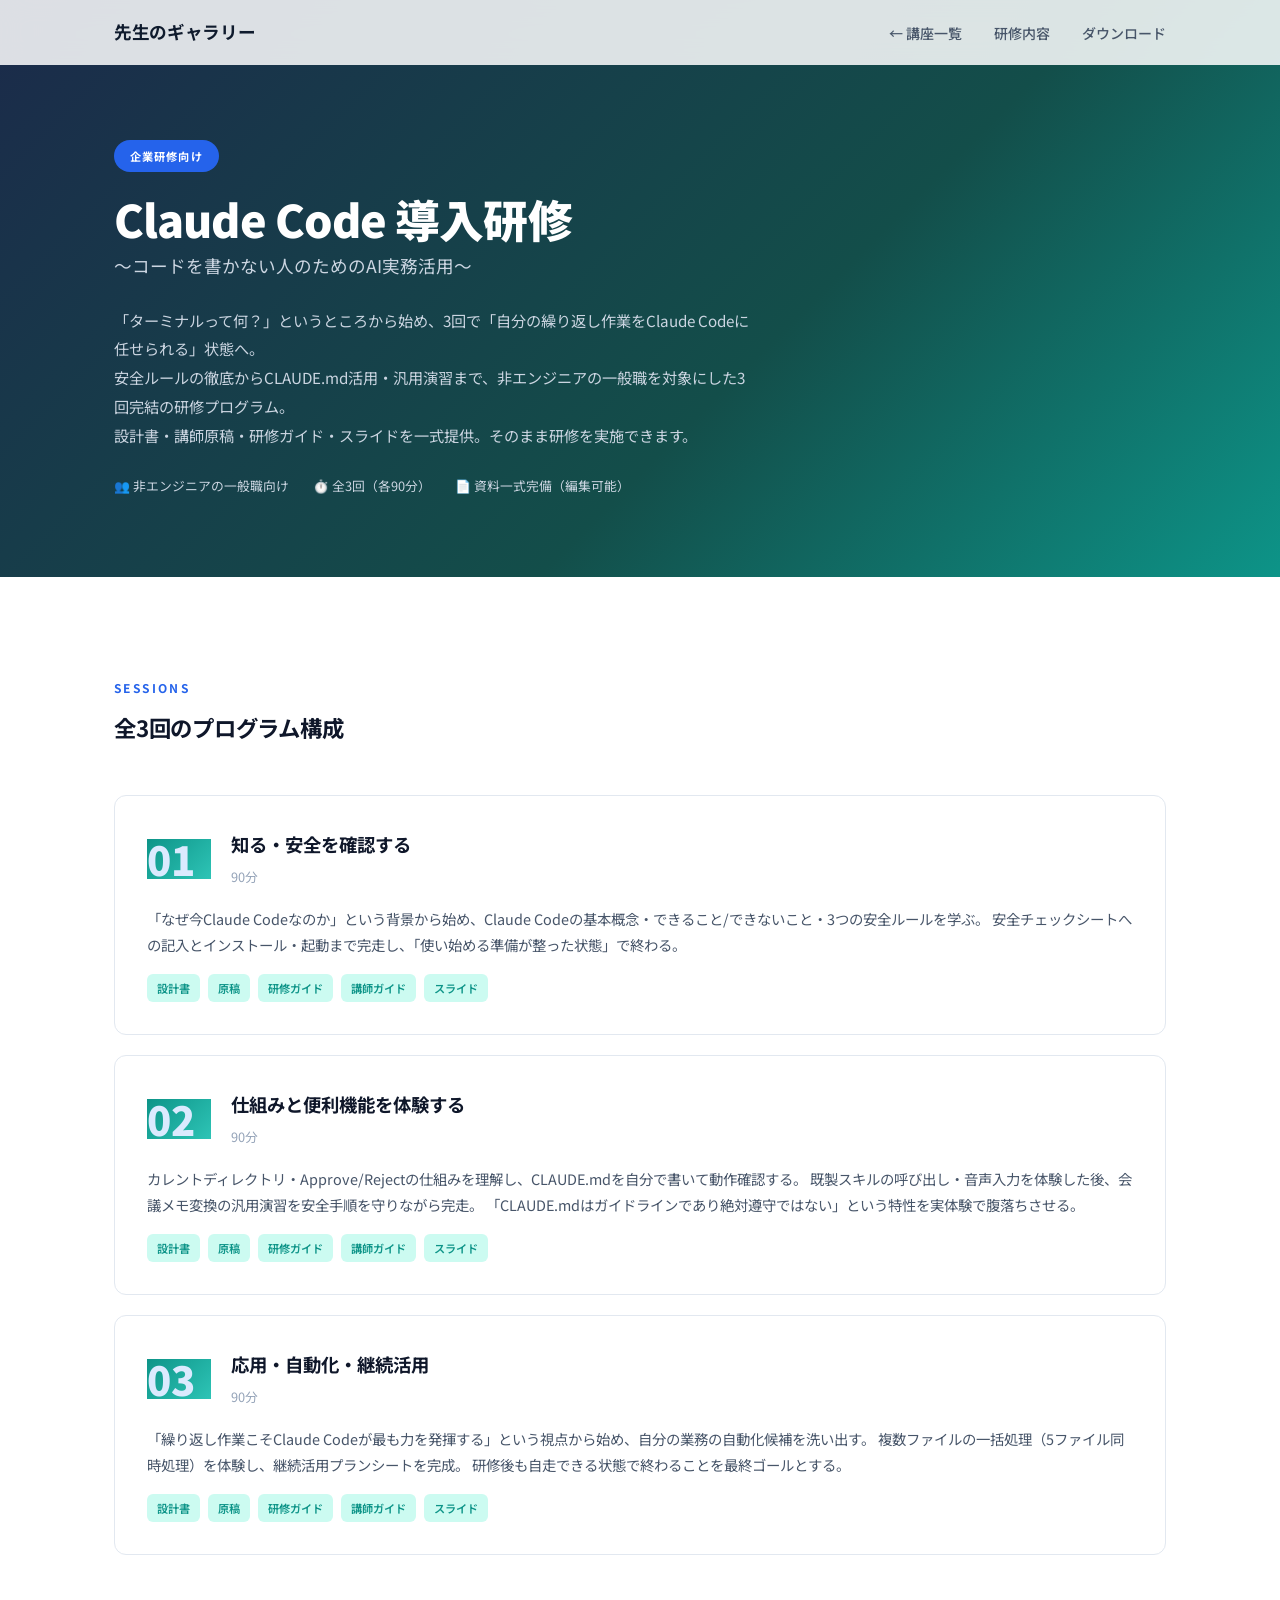
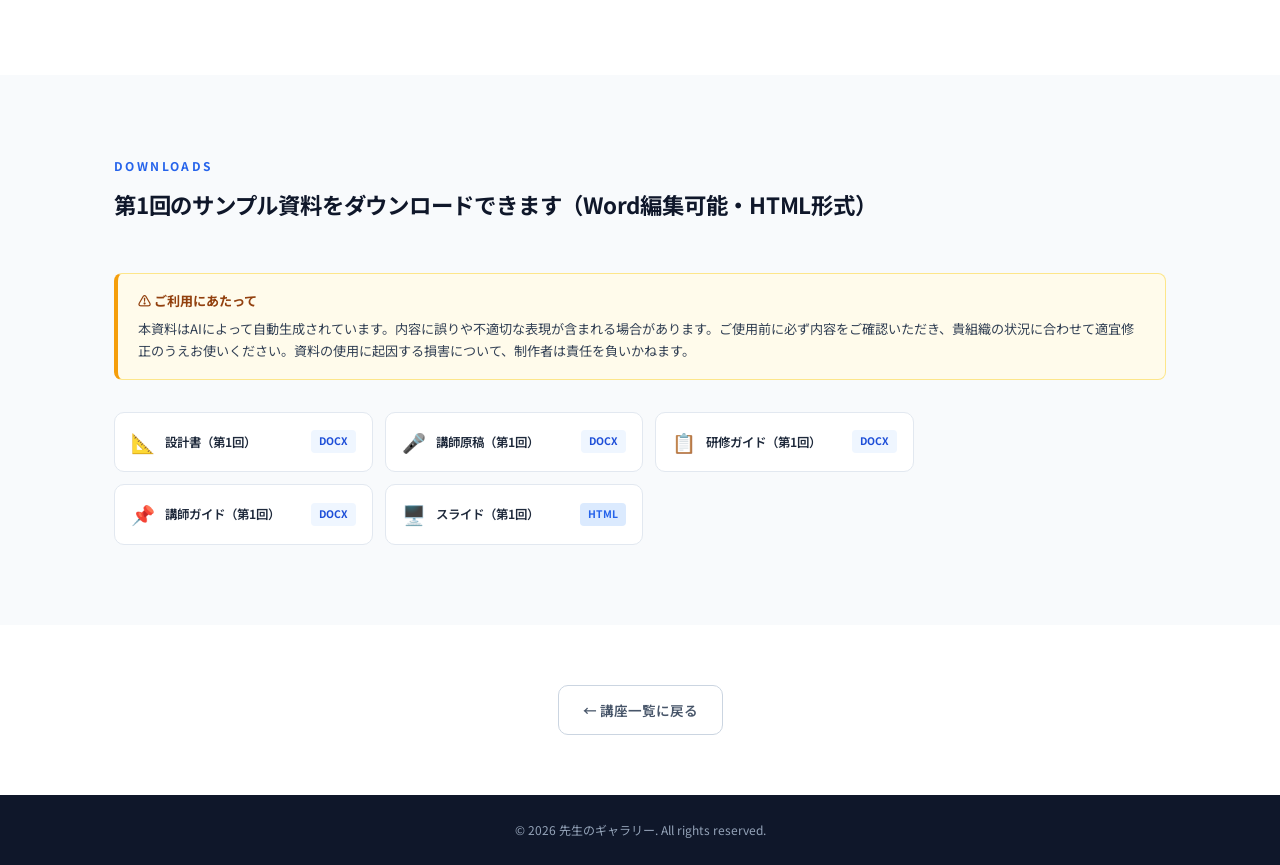
==== commit b1d15dd0: "fix: サイト名を「講座のたな」から「先生のギャラリー」に変更" ====
--- a/courses/claudecode.html
+++ b/courses/claudecode.html
@@ -3,7 +3,7 @@
 <head>
   <meta charset="UTF-8">
   <meta name="viewport" content="width=device-width, initial-scale=1.0">
-  <title>Claude Code 導入研修〜コードを書かない人のためのAI実務活用 | 講座のたな</title>
+  <title>Claude Code 導入研修〜コードを書かない人のためのAI実務活用 | 先生のギャラリー</title>
   <meta name="description" content="企業研修向けClaude Code導入研修の資料一式。設計書・講師原稿・研修ガイド・スライドをそのまま使えます。全3回90分。">
   <link rel="stylesheet" href="../css/style.css">
   <link rel="preconnect" href="https://fonts.googleapis.com">
@@ -15,7 +15,7 @@
   <header class="header">
     <div class="container">
       <nav class="nav">
-        <div class="nav-logo"><a href="../index.html">講座のたな</a></div>
+        <div class="nav-logo"><a href="../index.html">先生のギャラリー</a></div>
         <ul class="nav-links">
           <li><a href="../index.html#courses">← 講座一覧</a></li>
           <li><a href="#sessions">研修内容</a></li>
@@ -173,7 +173,7 @@
   <!-- ========== FOOTER ========== -->
   <footer class="footer">
     <div class="container">
-      <p>&copy; 2026 講座のたな. All rights reserved.</p>
+      <p>&copy; 2026 先生のギャラリー. All rights reserved.</p>
     </div>
   </footer>
 
--- a/css/style.css
+++ b/css/style.css
@@ -418,8 +418,9 @@
   color: var(--white);
 }
 
-.course-corporate .course-badge {
-  background: linear-gradient(135deg, var(--blue) 0%, #1d4ed8 100%);
+.course-corporate .course-badge,
+.course-claudecode .course-badge {
+  background: linear-gradient(135deg, #2563eb 0%, #1d4ed8 100%);
 }
 
 .course-kids .course-badge {
@@ -857,7 +858,8 @@
   margin-bottom: 20px;
 }
 
-.course-hero-corporate .course-hero-badge {
+.course-hero-corporate .course-hero-badge,
+.course-hero-claudecode .course-hero-badge {
   background: var(--blue);
 }
 
@@ -1182,10 +1184,6 @@
   --teal-bg: #F0FDFA;
 }
 
-/* カードバッジ */
-.course-claudecode .course-badge {
-  background: linear-gradient(135deg, var(--teal-dark) 0%, var(--teal) 100%);
-}
 
 /* サムネイルプレースホルダー */
 .course-thumbnail-claudecode {
